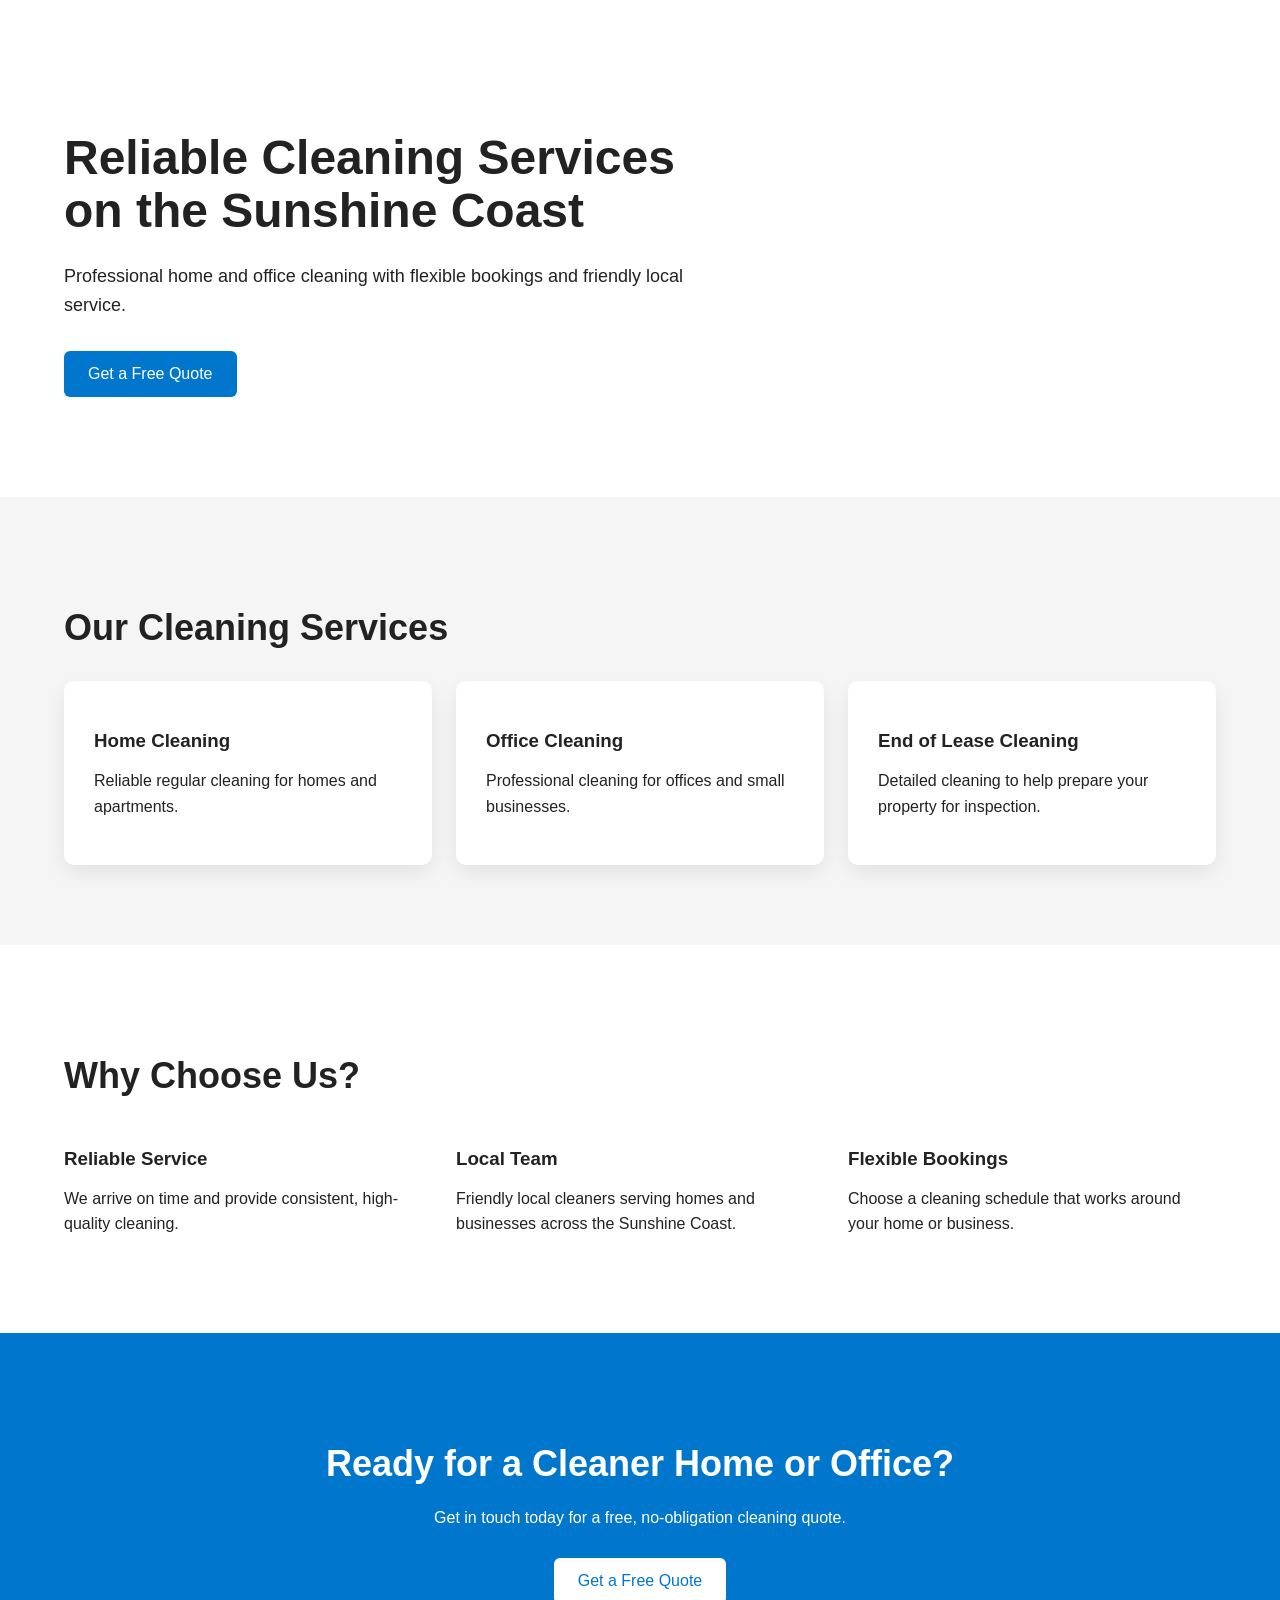
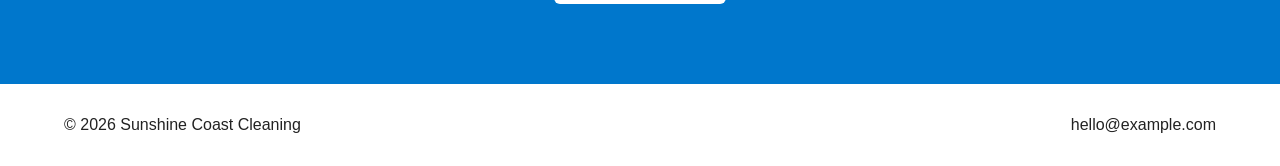
==== index.html @ 247c067f "Add SEO meta description" ====
<!DOCTYPE html>
<html lang="en">
  <head>
  <meta charset="UTF-8">
  <meta name="viewport" content="width=device-width, initial-scale=1.0">

  <meta
    name="description"
    content="Reliable home and office cleaning services on the Sunshine Coast with flexible bookings and friendly local service."
  >

  <title>Sunshine Coast Cleaning | Reliable Local Cleaning</title>

  <link rel="stylesheet" href="style.css">
</head>

  <body>
    <header class="hero">
      <div class="container">
        <div class="hero-content">
          <h1>Reliable Cleaning Services on the Sunshine Coast</h1>

          <p>
            Professional home and office cleaning with flexible bookings
            and friendly local service.
          </p>

          <a class="cta-button" href="mailto:hello@example.com">
            Get a Free Quote
          </a>
        </div>
      </div>
    </header>

    <main>
  <section class="services">
    <div class="container">
      <h2>Our Cleaning Services</h2>

      <div class="services-grid">
        <div class="service-card">
          <h3>Home Cleaning</h3>
          <p>Reliable regular cleaning for homes and apartments.</p>
        </div>

        <div class="service-card">
          <h3>Office Cleaning</h3>
          <p>Professional cleaning for offices and small businesses.</p>
        </div>

        <div class="service-card">
          <h3>End of Lease Cleaning</h3>
          <p>Detailed cleaning to help prepare your property for inspection.</p>
        </div>
      </div>
    </div>
  </section>
  <section class="why-us">
  <div class="container">
    <h2>Why Choose Us?</h2>

    <div class="why-us-grid">
      <div>
        <h3>Reliable Service</h3>
        <p>We arrive on time and provide consistent, high-quality cleaning.</p>
      </div>

      <div>
        <h3>Local Team</h3>
        <p>Friendly local cleaners serving homes and businesses across the Sunshine Coast.</p>
      </div>

      <div>
        <h3>Flexible Bookings</h3>
        <p>Choose a cleaning schedule that works around your home or business.</p>
      </div>
    </div>
  </div>
</section>
<section class="contact-cta">
  <div class="container">
    <div class="contact-cta-content">
      <h2>Ready for a Cleaner Home or Office?</h2>

      <p>
        Get in touch today for a free, no-obligation cleaning quote.
      </p>

      <a class="cta-button" href="mailto:hello@example.com">
        Get a Free Quote
      </a>
    </div>
  </div>
</section>
</main>

 <footer>
  <div class="container">
    <p>&copy; 2026 Sunshine Coast Cleaning</p>

    <p>
      <a href="mailto:hello@example.com">
        hello@example.com
      </a>
    </p>
  </div>
</footer>   
  </body>
</html>
---- style.css ----
* {
  box-sizing: border-box;
}

body {
  margin: 0;
  font-family: Arial, sans-serif;
  background-color: #f5f5f5;
  color: #222;
}

.container {
  max-width: 1200px;
  margin: 0 auto;
  padding: 0 24px;
}

.hero {
  background-color: white;
  padding: 100px 0;
}

.hero-content {
  max-width: 650px;
}

.hero h1 {
  font-size: 48px;
  line-height: 1.1;
  margin-bottom: 24px;
}

.hero p {
  font-size: 18px;
  line-height: 1.6;
  margin-bottom: 32px;
}

.cta-button {
  display: inline-block;
  background-color: #0077cc;
  color: white;
  padding: 14px 24px;
  border-radius: 6px;
  text-decoration: none;
  transition: background-color 0.2s ease, transform 0.2s ease;
}

.cta-button:hover {
  background-color: #005fa3;
  transform: translateY(-2px);
}

.contact-cta .cta-button:hover {
  background-color: #f2f2f2;
}

.services {
  padding: 80px 0;
}

.services h2 {
  font-size: 36px;
  margin-bottom: 32px;
}

.services-grid {
  display: flex;
  gap: 24px;
}

.service-card {
  flex: 1;
  background-color: white;
  padding: 30px;
  border-radius: 10px;
  box-shadow: 0 8px 20px rgba(0, 0, 0, 0.08);
}

.service-card h3 {
  margin-bottom: 12px;
}

.service-card p {
  line-height: 1.6;
}

.why-us {
  background-color: white;
  padding: 80px 0;
}

.why-us h2 {
  font-size: 36px;
  margin-bottom: 32px;
}

.why-us-grid {
  display: flex;
  gap: 24px;
}

.why-us-grid > div {
  flex: 1;
}

.why-us-grid h3 {
  margin-bottom: 12px;
}

.why-us-grid p {
  line-height: 1.6;
}

.contact-cta {
  background-color: #0077cc;
  padding: 80px 0;
  text-align: center;
}

.contact-cta-content {
  max-width: 700px;
  margin: 0 auto;
}

.contact-cta h2 {
  color: white;
  font-size: 36px;
  margin-bottom: 20px;
}

.contact-cta p {
  color: white;
  line-height: 1.6;
  margin-bottom: 28px;
}

.contact-cta .cta-button {
  background-color: white;
  color: #0077cc;
}

footer {
  padding: 32px 0;
  background-color: white;
}

footer .container {
  display: flex;
  justify-content: space-between;
  align-items: center;
}

footer p {
  margin: 0;
}

footer a {
  color: #222;
  text-decoration: none;
}

footer a:hover {
  text-decoration: underline;
}

@media (max-width: 768px) {
  .hero {
    padding: 60px 0;
  }

  .hero h1 {
    font-size: 36px;
  }

  .hero p {
    font-size: 16px;
  }

  .cta-button {
    width: 100%;
    text-align: center;
  }
  .services-grid {
  flex-direction: column;
}
.why-us-grid {
  flex-direction: column;
}
.contact-cta h2 {
  font-size: 30px;
}
footer .container {
  flex-direction: column;
  gap: 12px;
  text-align: center;
}
}
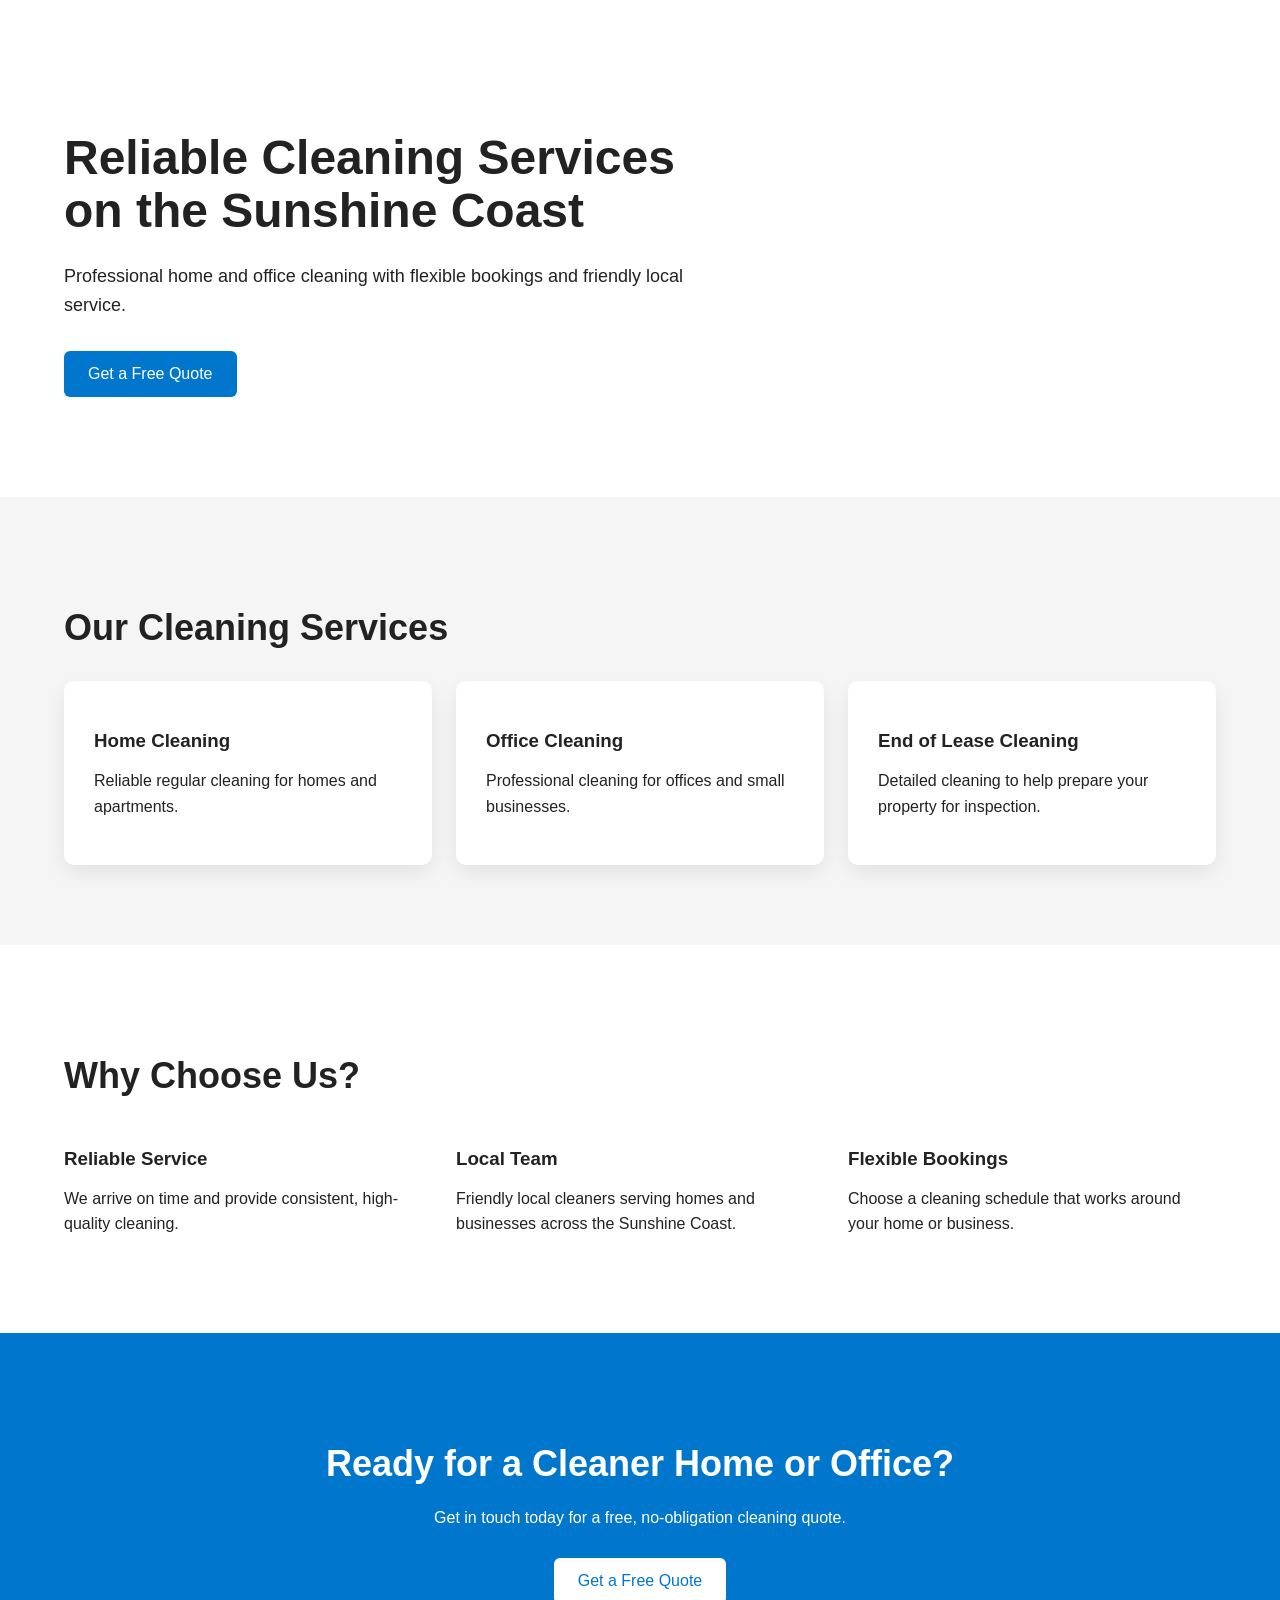
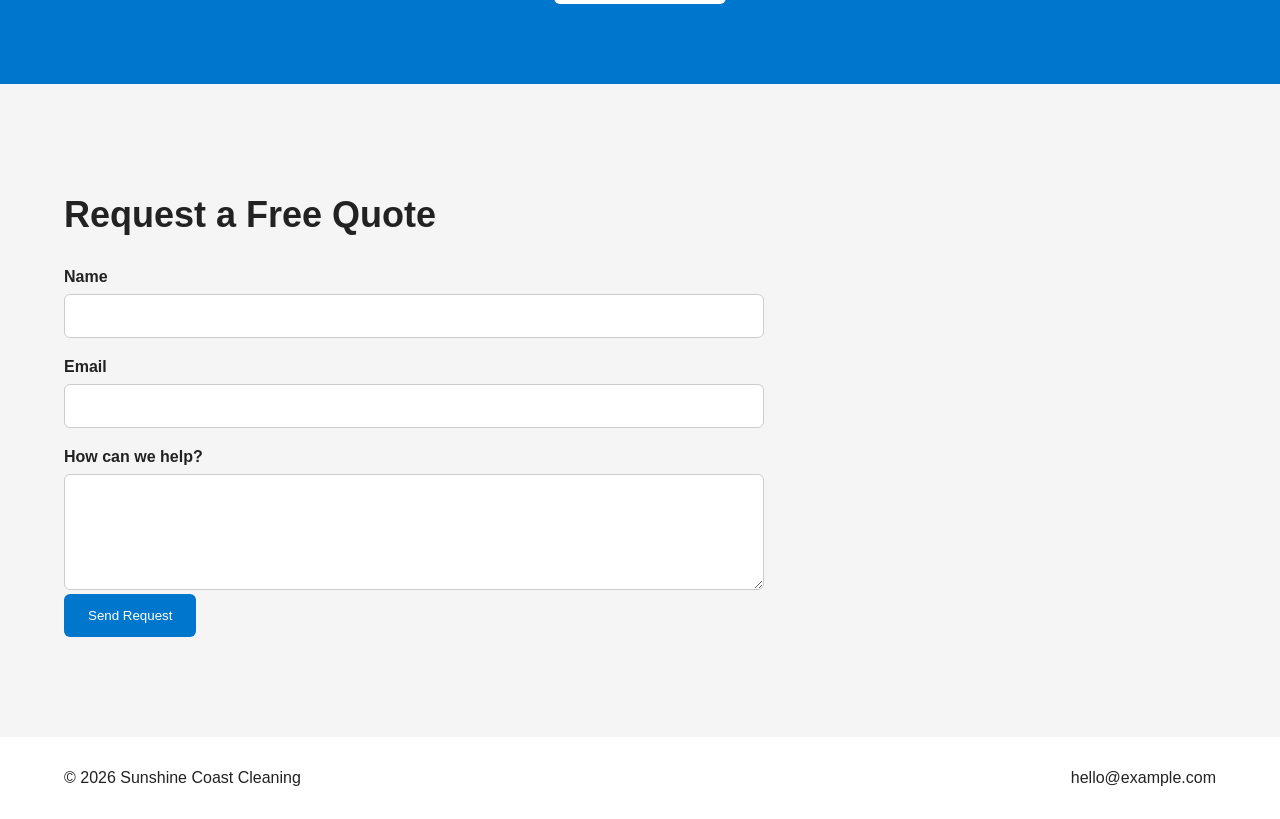
==== commit 1d54b579: "Connect contact form to Formspree" ====
--- a/index.html
+++ b/index.html
@@ -92,6 +92,29 @@
     </div>
   </div>
 </section>
+<section class="contact-form-section">
+  <div class="container">
+    <h2>Request a Free Quote</h2>
+
+    <form>
+      <div class="form-group">
+        <label for="name">Name</label>
+        <input type="text" id="name" name="name" required>
+      </div>
+
+      <div class="form-group">
+        <label for="email">Email</label>
+        <input type="email" id="email" name="email" required>
+      </div>
+
+      <div class="form-group">
+        <label for="message">How can we help?</label>
+        <textarea id="message" name="message" rows="5" required></textarea>
+
+      <button type="submit">Send Request</button>
+    <form action="https://formspree.io/f/mdeodkyo" method="POST">
+  </div>
+</section>
 </main>
 
  <footer>
--- a/style.css
+++ b/style.css
@@ -75,6 +75,12 @@
   padding: 30px;
   border-radius: 10px;
   box-shadow: 0 8px 20px rgba(0, 0, 0, 0.08);
+  transition: transform 0.2s ease, box-shadow 0.2s ease;
+}
+
+.service-card:hover {
+  transform: translateY(-4px);
+  box-shadow: 0 12px 28px rgba(0, 0, 0, 0.12);
 }
 
 .service-card h3 {
@@ -164,6 +170,54 @@
   text-decoration: underline;
 }
 
+.contact-form-section {
+  padding: 80px 0;
+  background-color: #f5f5f5;
+}
+
+.contact-form-section h2 {
+  font-size: 36px;
+  margin-bottom: 32px;
+}
+
+.contact-form-section form {
+  max-width: 700px;
+}
+
+.form-group {
+  margin-bottom: 20px;
+}
+
+.form-group label {
+  display: block;
+  margin-bottom: 8px;
+  font-weight: bold;
+}
+
+.form-group input,
+.form-group textarea {
+  width: 100%;
+  padding: 12px;
+  border: 1px solid #ccc;
+  border-radius: 6px;
+  font: inherit;
+}
+
+.contact-form-section button {
+  background-color: #0077cc;
+  color: white;
+  border: none;
+  padding: 14px 24px;
+  border-radius: 6px;
+  cursor: pointer;
+  transition: background-color 0.2s ease, transform 0.2s ease;
+}
+
+.contact-form-section button:hover {
+  background-color: #005fa3;
+  transform: translateY(-2px);
+}
+
 @media (max-width: 768px) {
   .hero {
     padding: 60px 0;
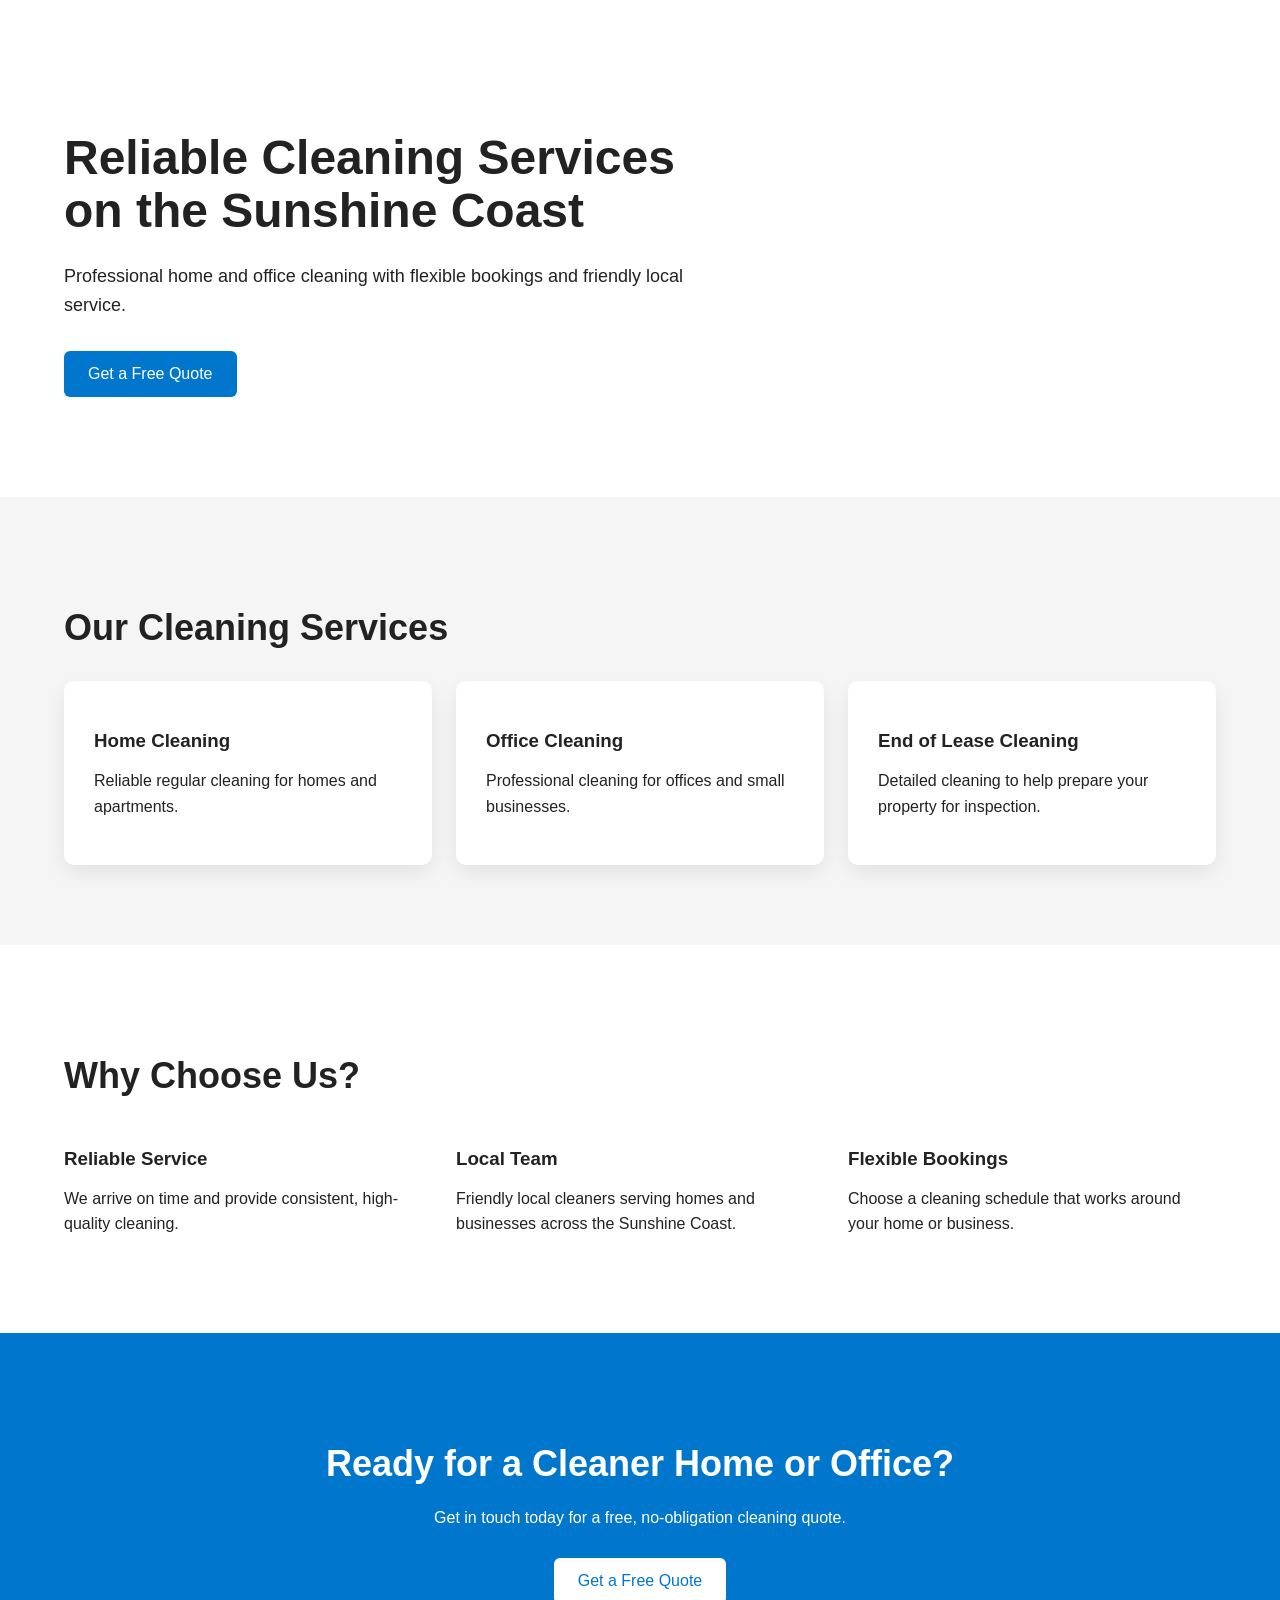
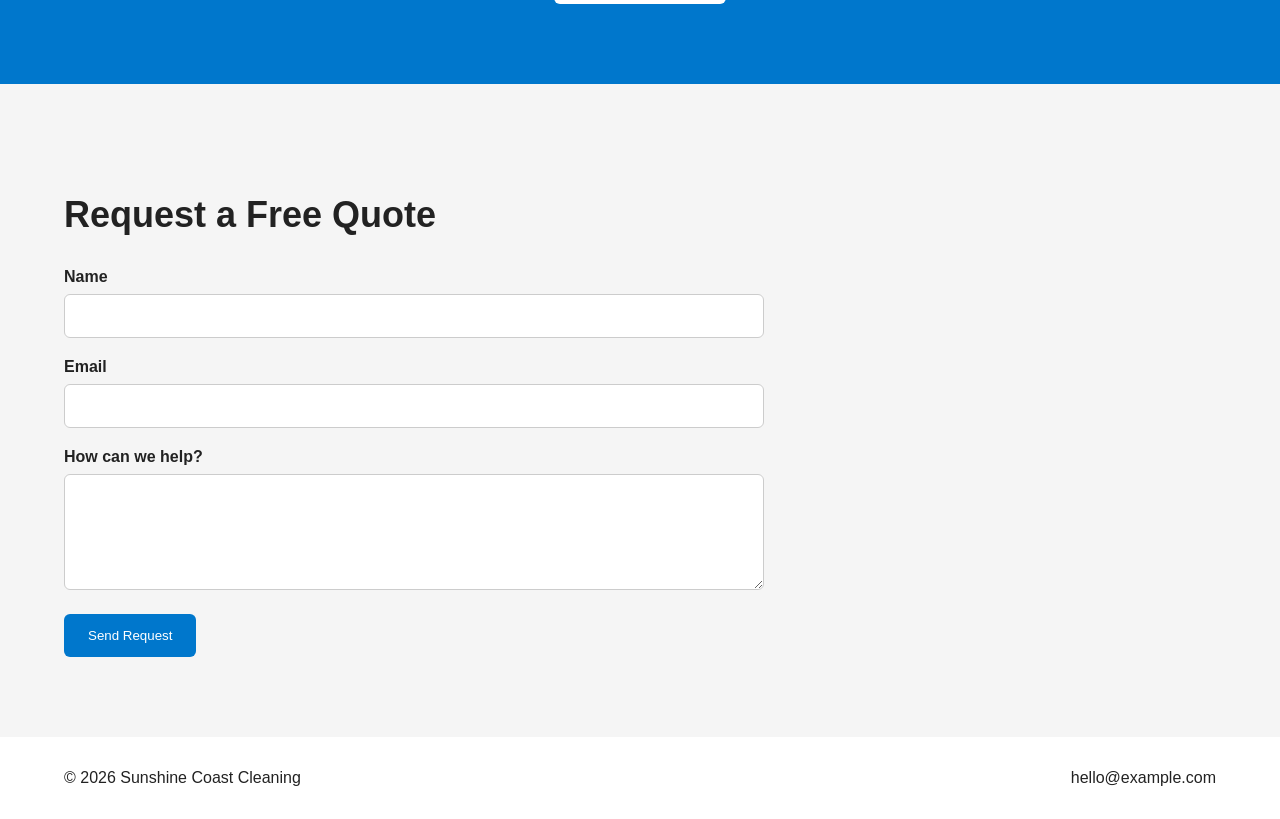
==== commit fd6e482d: "Fix Formspree form structure" ====
--- a/index.html
+++ b/index.html
@@ -96,7 +96,7 @@
   <div class="container">
     <h2>Request a Free Quote</h2>
 
-    <form>
+    <form action="https://formspree.io/f/mdeodkyo" method="POST">
       <div class="form-group">
         <label for="name">Name</label>
         <input type="text" id="name" name="name" required>
@@ -110,9 +110,10 @@
       <div class="form-group">
         <label for="message">How can we help?</label>
         <textarea id="message" name="message" rows="5" required></textarea>
+      </div>
 
       <button type="submit">Send Request</button>
-    <form action="https://formspree.io/f/mdeodkyo" method="POST">
+    </form>
   </div>
 </section>
 </main>
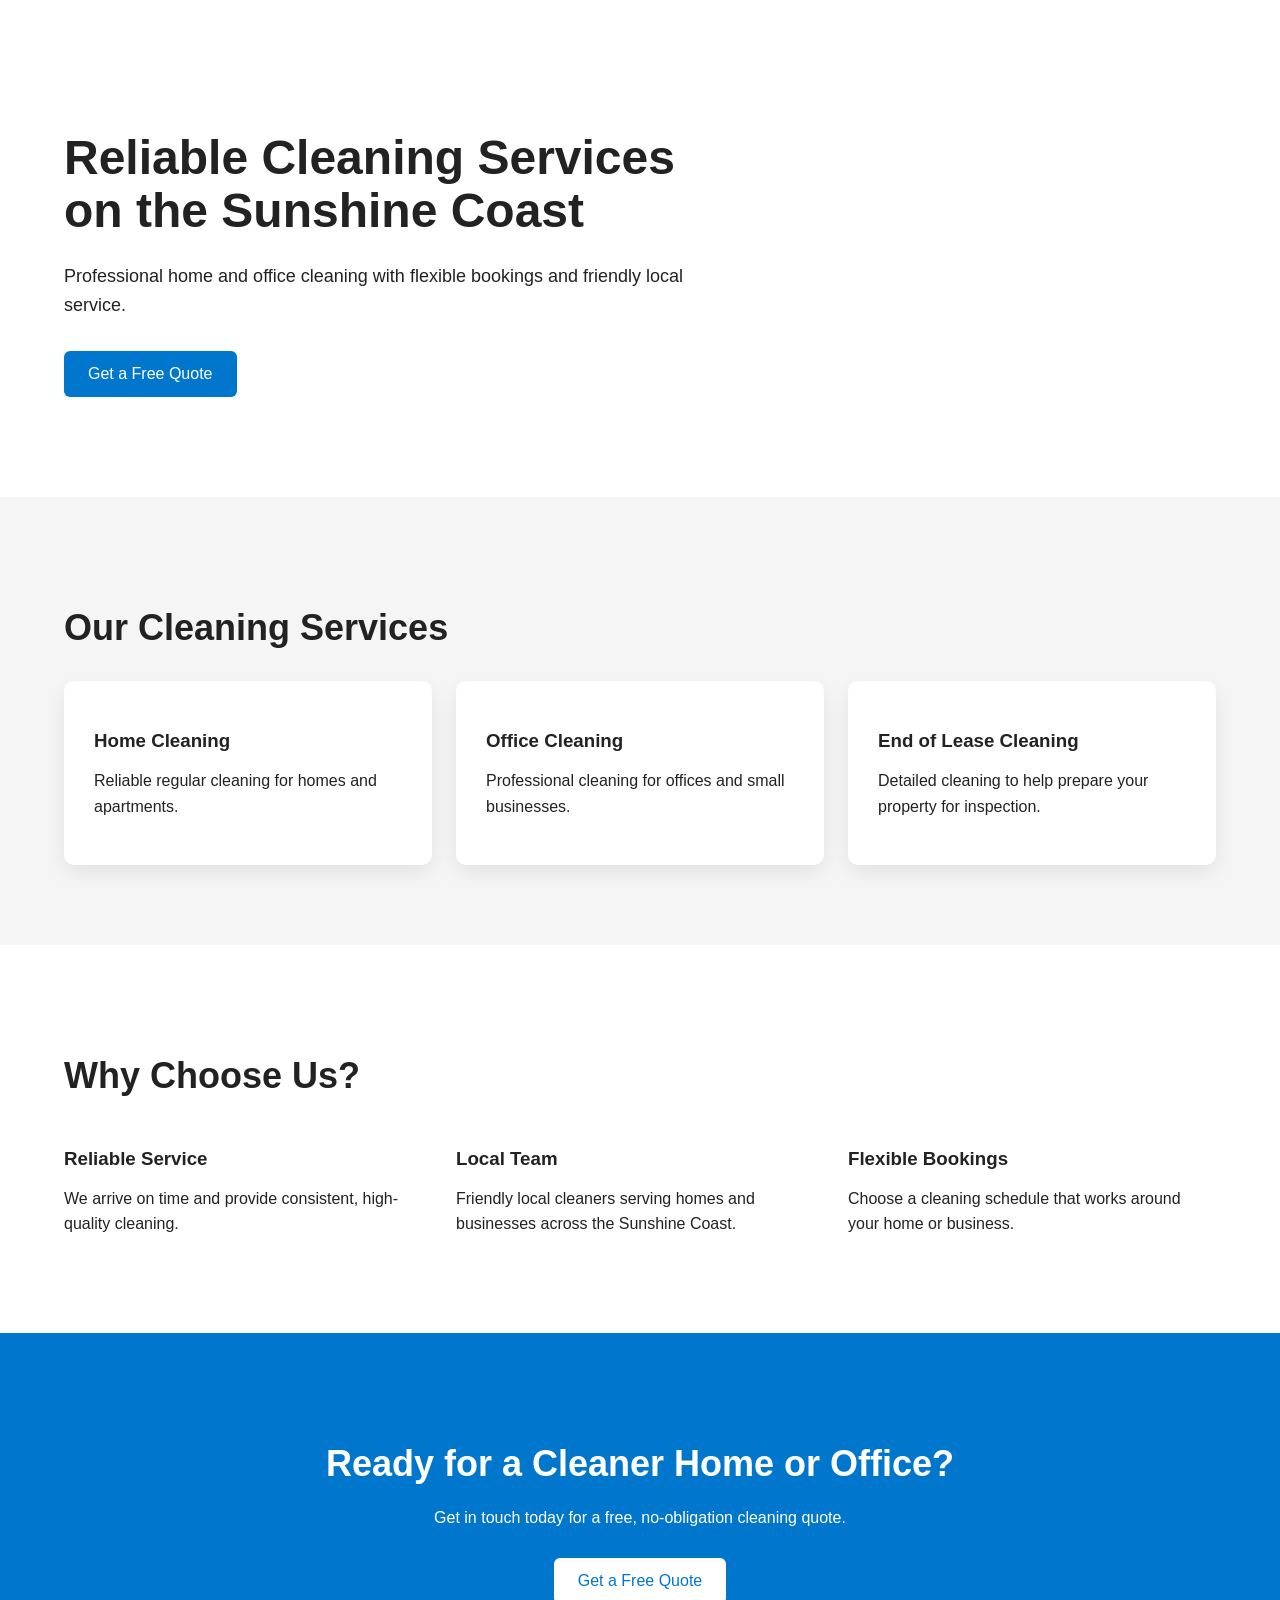
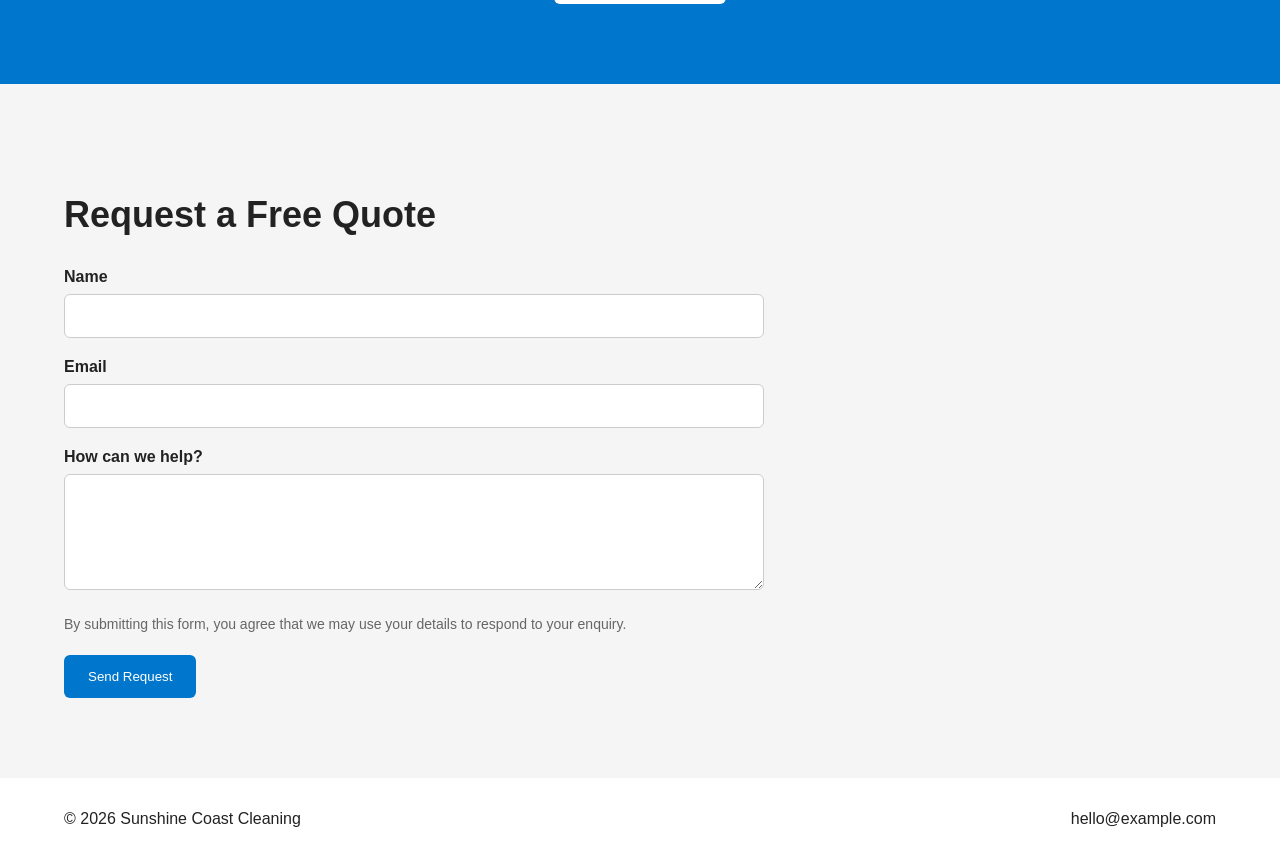
==== commit c14e9392: "Add form privacy notice" ====
--- a/index.html
+++ b/index.html
@@ -112,6 +112,11 @@
         <textarea id="message" name="message" rows="5" required></textarea>
       </div>
 
+      <p class="privacy-note">
+  By submitting this form, you agree that we may use your details
+  to respond to your enquiry.
+</p>
+
       <button type="submit">Send Request</button>
     </form>
   </div>
--- a/style.css
+++ b/style.css
@@ -218,6 +218,29 @@
   transform: translateY(-2px);
 }
 
+.thank-you-page {
+  min-height: 100vh;
+  display: flex;
+  align-items: center;
+  text-align: center;
+  background-color: #f5f5f5;
+}
+
+.thank-you-page .container {
+  max-width: 700px;
+}
+
+.thank-you-page h1 {
+  font-size: 48px;
+  margin-bottom: 20px;
+}
+
+.thank-you-page p {
+  font-size: 18px;
+  line-height: 1.6;
+  margin-bottom: 32px;
+}
+
 @media (max-width: 768px) {
   .hero {
     padding: 60px 0;
@@ -249,4 +272,11 @@
   gap: 12px;
   text-align: center;
 }
+}
+
+.privacy-note {
+  font-size: 14px;
+  line-height: 1.5;
+  color: #666;
+  margin-bottom: 20px;
 }
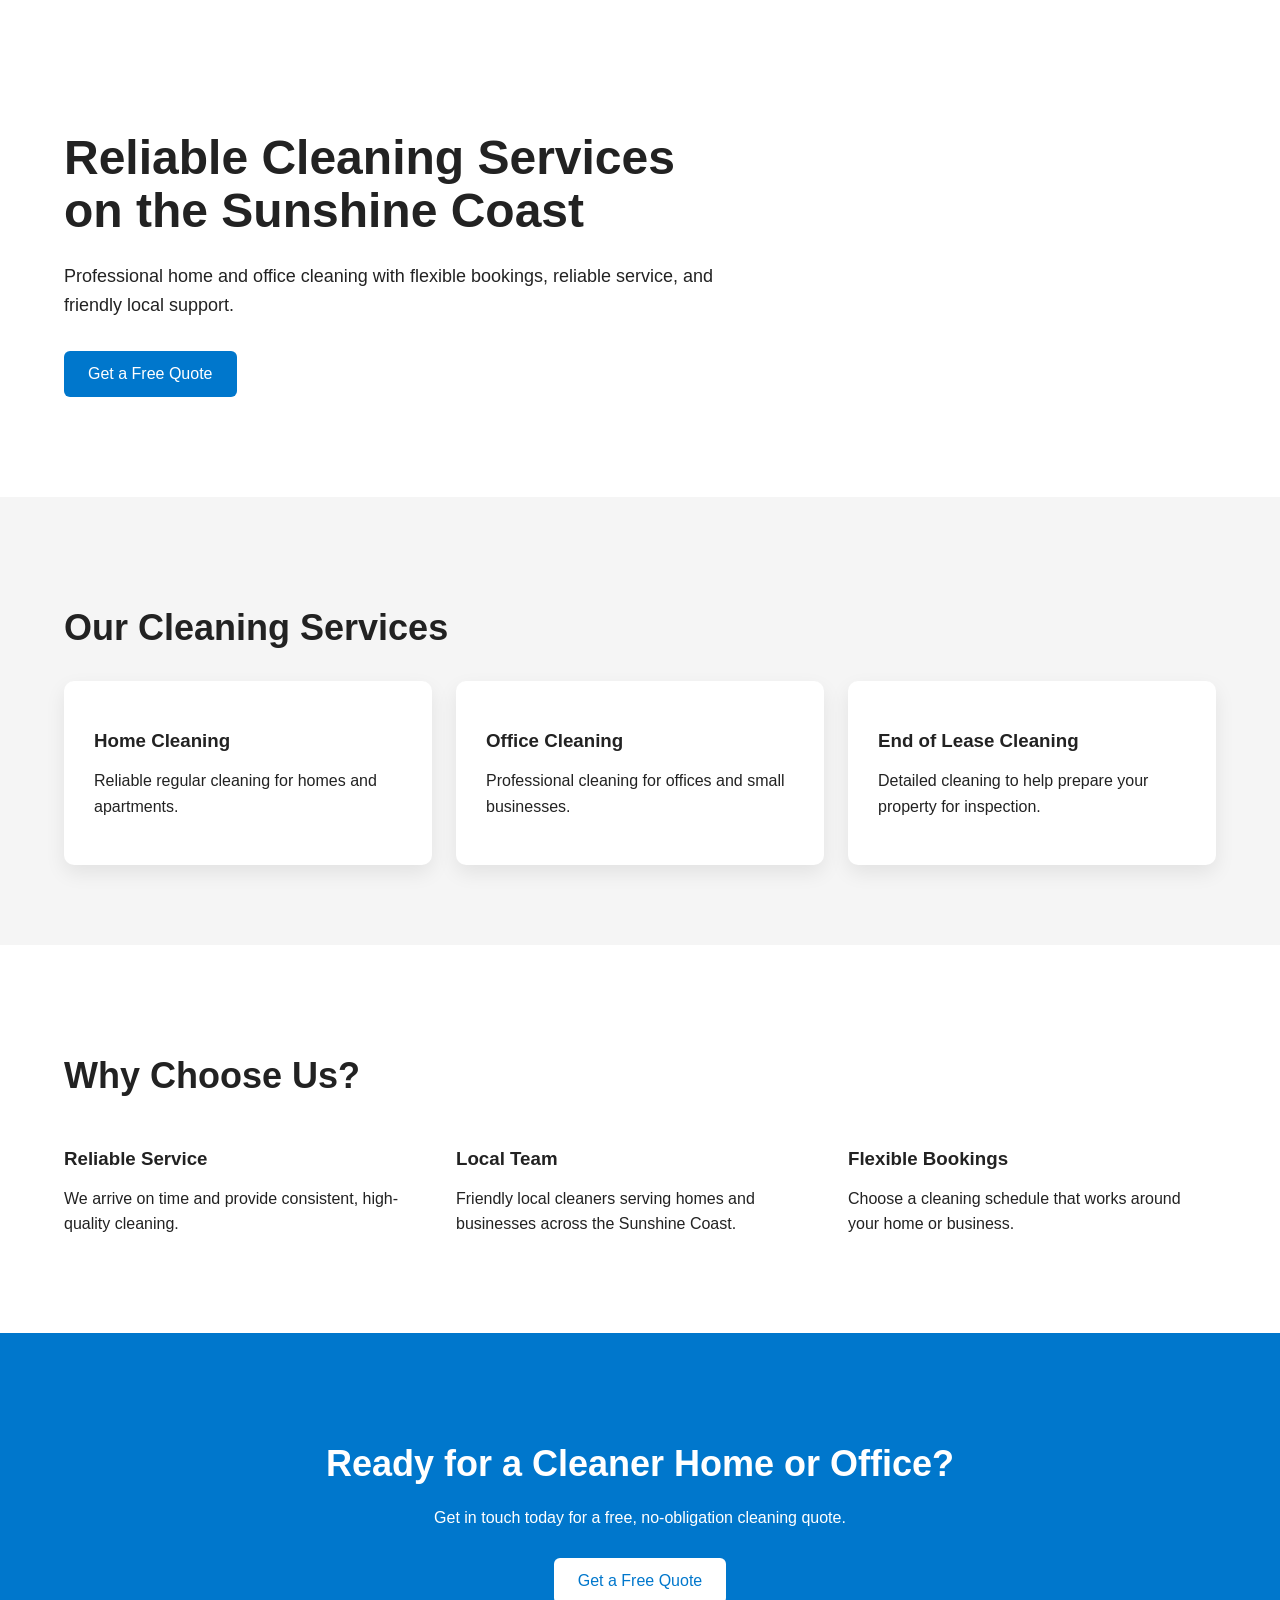
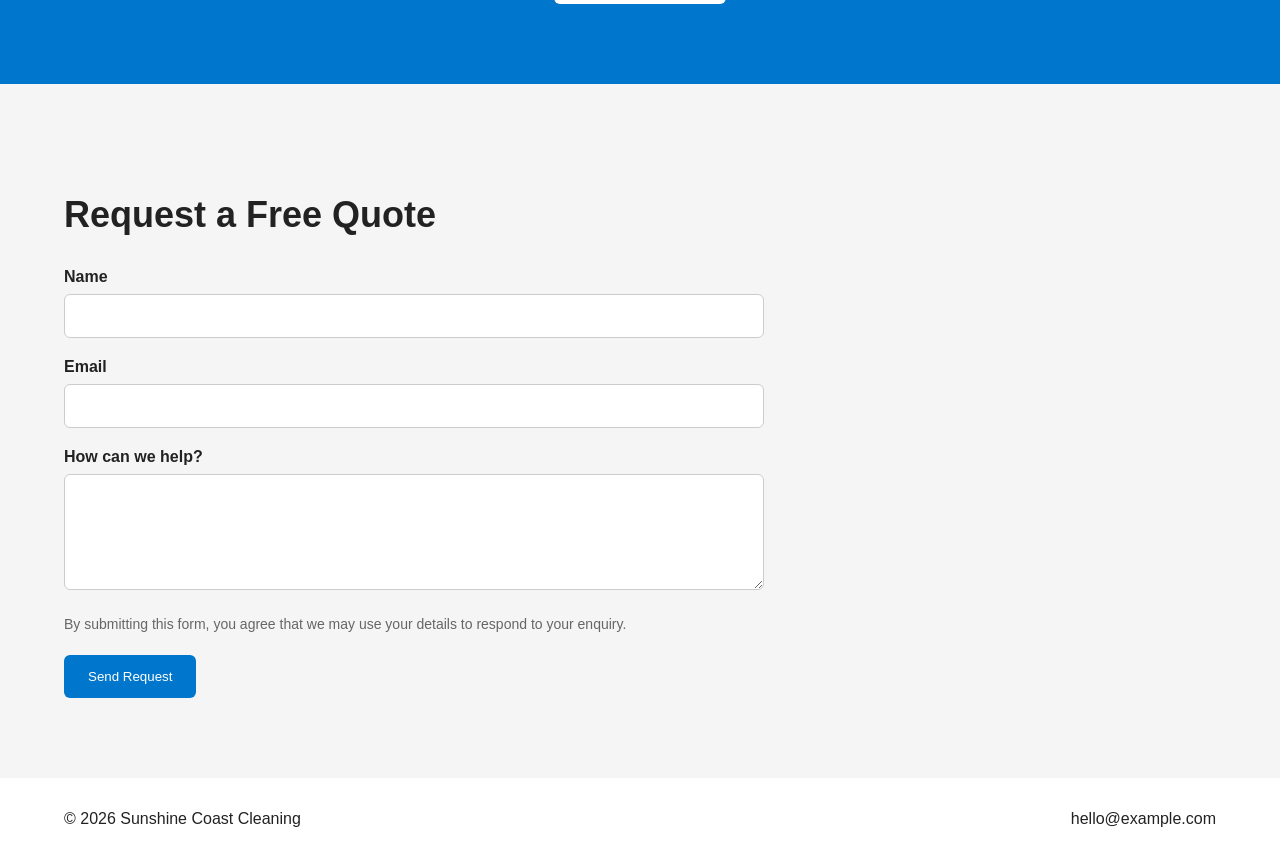
==== commit e94eefa1: "Update hero service description" ====
--- a/index.html
+++ b/index.html
@@ -21,13 +21,13 @@
           <h1>Reliable Cleaning Services on the Sunshine Coast</h1>
 
           <p>
-            Professional home and office cleaning with flexible bookings
-            and friendly local service.
-          </p>
+  Professional home and office cleaning with flexible bookings,
+  reliable service, and friendly local support.
+</p>
 
-          <a class="cta-button" href="mailto:hello@example.com">
-            Get a Free Quote
-          </a>
+          <a class="cta-button" href="#contact">
+  Get a Free Quote
+</a>
         </div>
       </div>
     </header>
@@ -86,25 +86,37 @@
         Get in touch today for a free, no-obligation cleaning quote.
       </p>
 
-      <a class="cta-button" href="mailto:hello@example.com">
-        Get a Free Quote
-      </a>
+      <a class="cta-button" href="#contact">
+  Get a Free Quote
+</a>
     </div>
   </div>
 </section>
-<section class="contact-form-section">
+<section class="contact-form-section" id="contact">
   <div class="container">
     <h2>Request a Free Quote</h2>
 
     <form action="https://formspree.io/f/mdeodkyo" method="POST">
       <div class="form-group">
         <label for="name">Name</label>
-        <input type="text" id="name" name="name" required>
+<input
+  type="text"
+  id="name"
+  name="name"
+  autocomplete="name"
+  required
+>
       </div>
 
       <div class="form-group">
-        <label for="email">Email</label>
-        <input type="email" id="email" name="email" required>
+       <label for="email">Email</label>
+<input
+  type="email"
+  id="email"
+  name="email"
+  autocomplete="email"
+  required
+>
       </div>
 
       <div class="form-group">
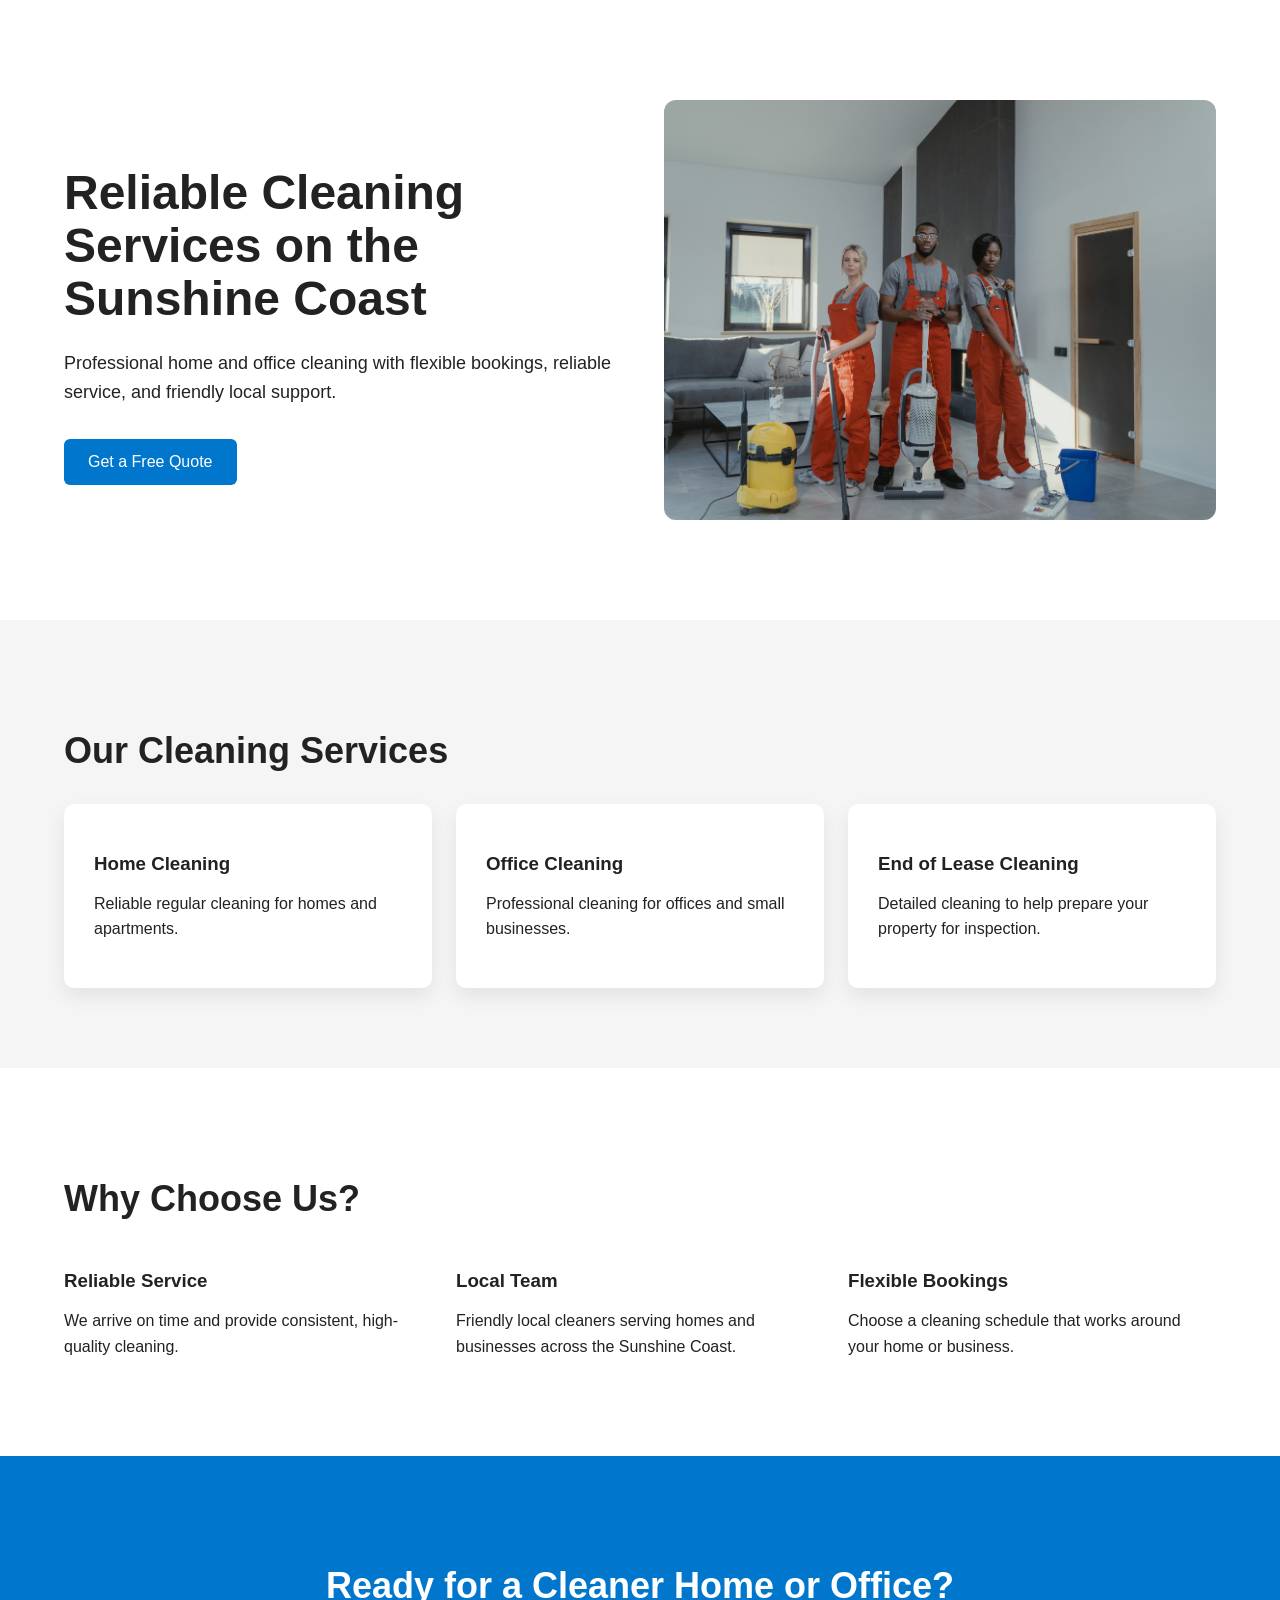
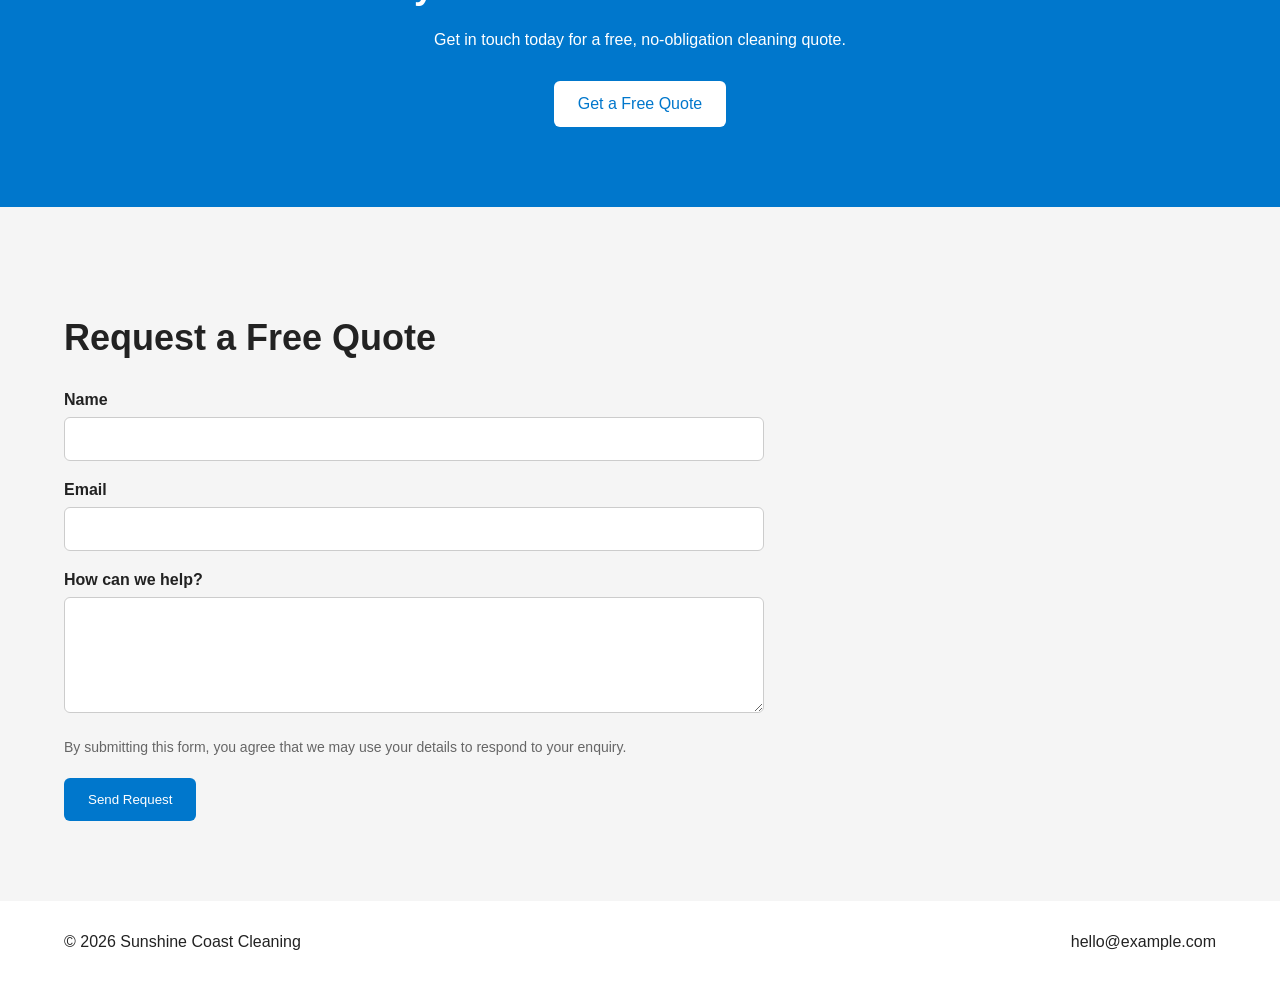
==== commit bf4a97db: "Add hero image to cleaning demo" ====
--- a/index.html
+++ b/index.html
@@ -15,22 +15,31 @@
 </head>
 
   <body>
-    <header class="hero">
-      <div class="container">
-        <div class="hero-content">
-          <h1>Reliable Cleaning Services on the Sunshine Coast</h1>
+ <header class="hero">
+  <div class="container hero-container">
 
-          <p>
-  Professional home and office cleaning with flexible bookings,
-  reliable service, and friendly local support.
-</p>
+    <div class="hero-content">
+      <h1>Reliable Cleaning Services on the Sunshine Coast</h1>
 
-          <a class="cta-button" href="#contact">
-  Get a Free Quote
-</a>
-        </div>
-      </div>
-    </header>
+      <p>
+        Professional home and office cleaning with flexible bookings,
+        reliable service, and friendly local support.
+      </p>
+
+      <a class="cta-button" href="#contact">
+        Get a Free Quote
+      </a>
+    </div>
+
+    <div class="hero-image">
+      <img
+        src="images/cleaning-hero.jpg"
+        alt="Professional cleaning team with cleaning equipment"
+      >
+    </div>
+
+  </div>
+</header>
 
     <main>
   <section class="services">
--- a/style.css
+++ b/style.css
@@ -34,6 +34,25 @@
   font-size: 18px;
   line-height: 1.6;
   margin-bottom: 32px;
+}
+
+.hero-container {
+  display: grid;
+  grid-template-columns: 1fr 1fr;
+  align-items: center;
+  gap: 48px;
+}
+
+.hero-content {
+  max-width: 620px;
+}
+
+.hero-image img {
+  display: block;
+  width: 100%;
+  height: 420px;
+  object-fit: cover;
+  border-radius: 12px;
 }
 
 .cta-button {
@@ -272,6 +291,15 @@
   gap: 12px;
   text-align: center;
 }
+
+  .hero-container {
+    grid-template-columns: 1fr;
+    gap: 32px;
+  }
+
+  .hero-image img {
+    height: 280px;
+  }
 }
 
 .privacy-note {
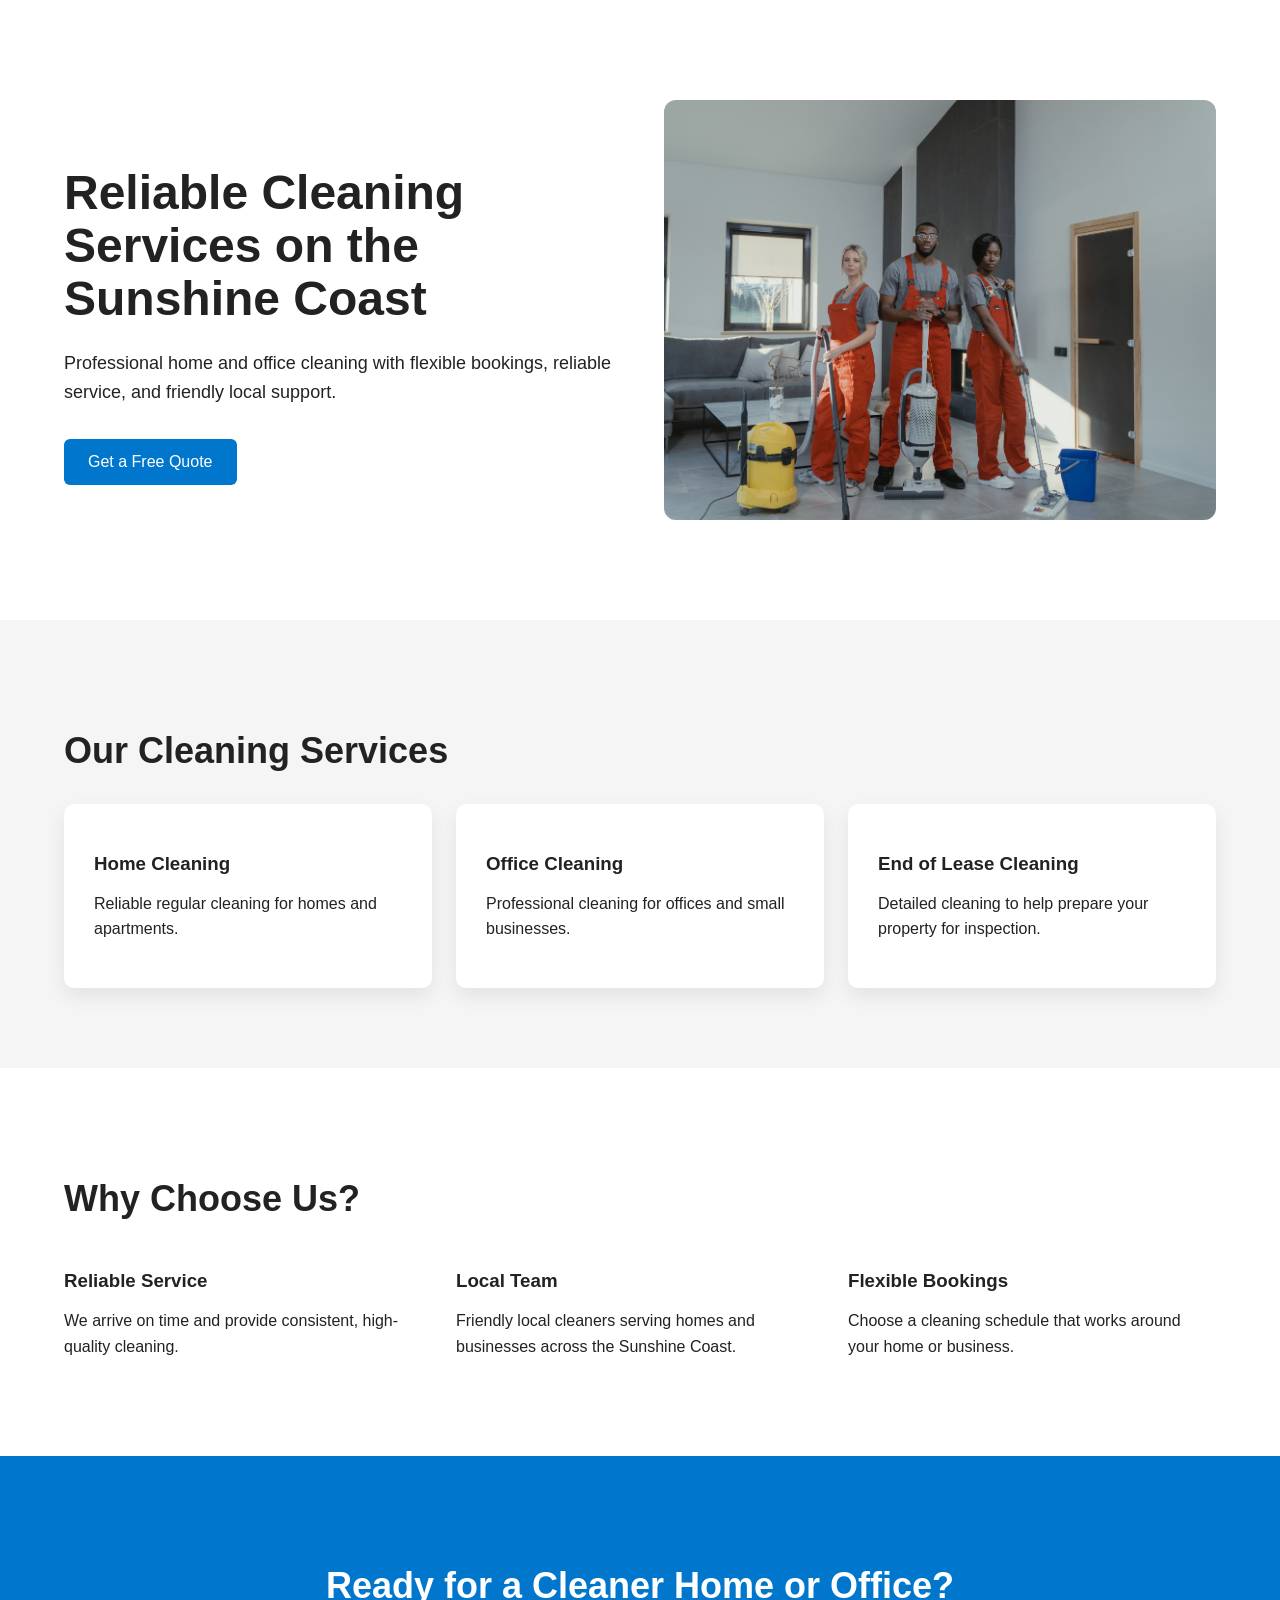
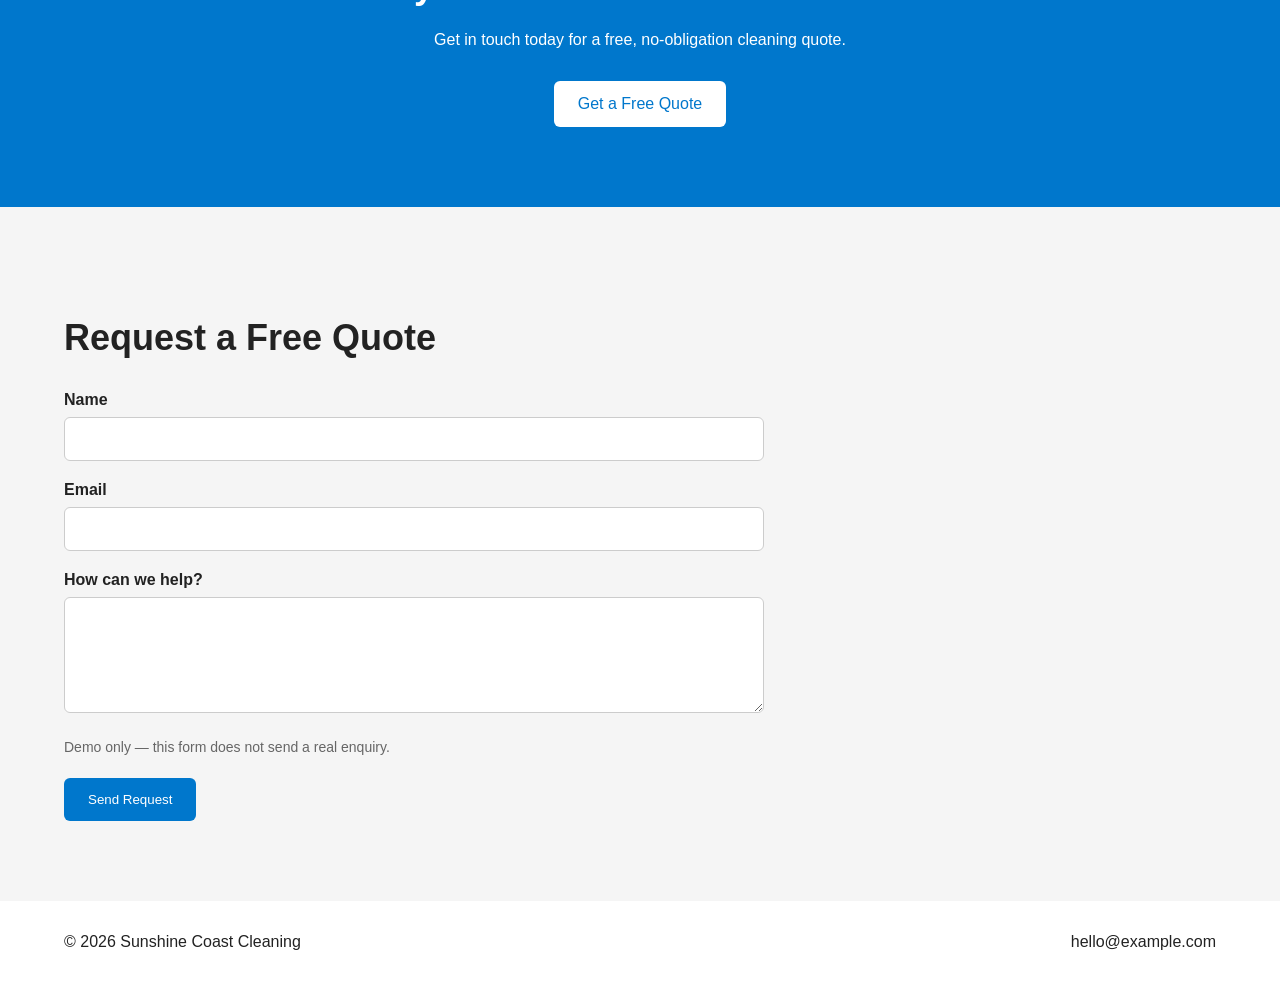
==== commit d4383406: "Update index.html" ====
--- a/index.html
+++ b/index.html
@@ -105,7 +105,7 @@
   <div class="container">
     <h2>Request a Free Quote</h2>
 
-    <form action="https://formspree.io/f/mdeodkyo" method="POST">
+    <form>
       <div class="form-group">
         <label for="name">Name</label>
 <input
@@ -134,11 +134,12 @@
       </div>
 
       <p class="privacy-note">
-  By submitting this form, you agree that we may use your details
-  to respond to your enquiry.
+  Demo only — this form does not send a real enquiry.
 </p>
 
-      <button type="submit">Send Request</button>
+<button type="button">
+  Send Request
+</button>
     </form>
   </div>
 </section>
--- a/style.css
+++ b/style.css
@@ -237,6 +237,12 @@
   transform: translateY(-2px);
 }
 
+.demo-note {
+  margin-top: 12px;
+  font-size: 14px;
+  color: #64748b;
+}
+
 .thank-you-page {
   min-height: 100vh;
   display: flex;
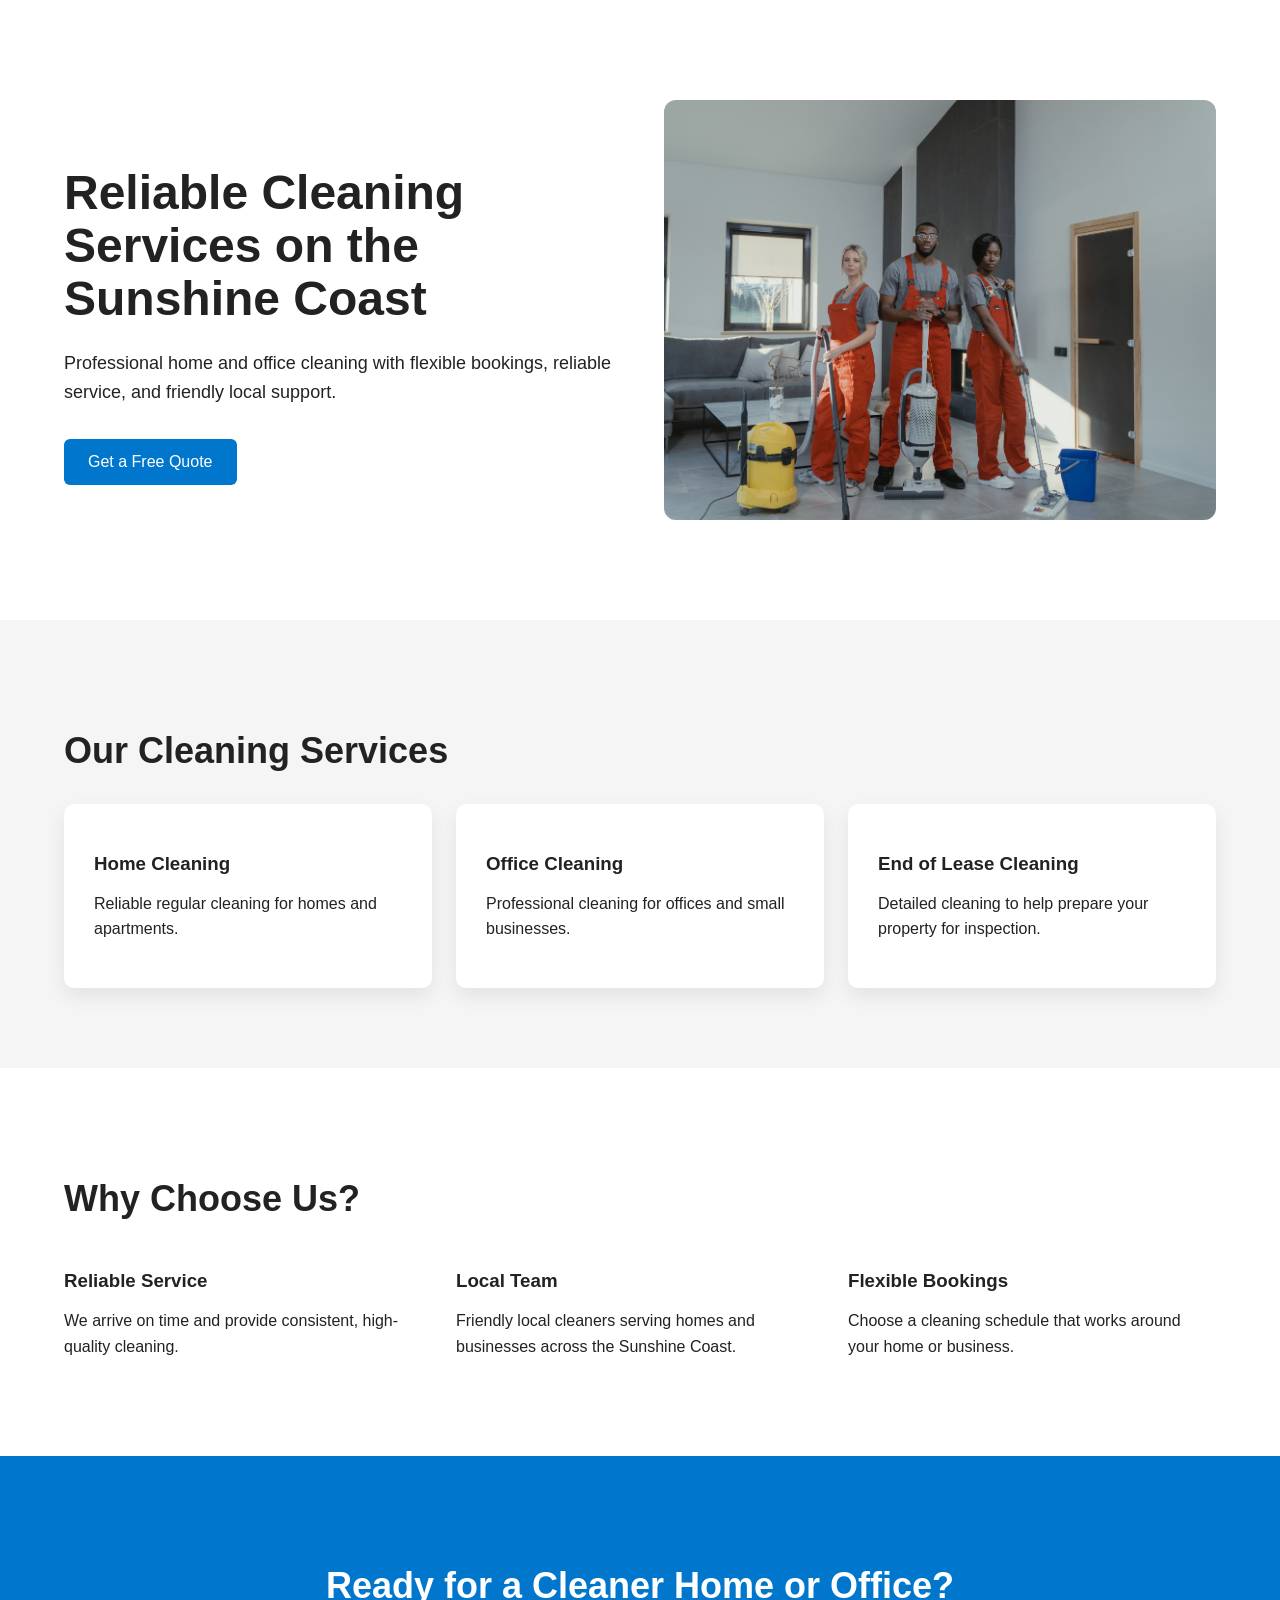
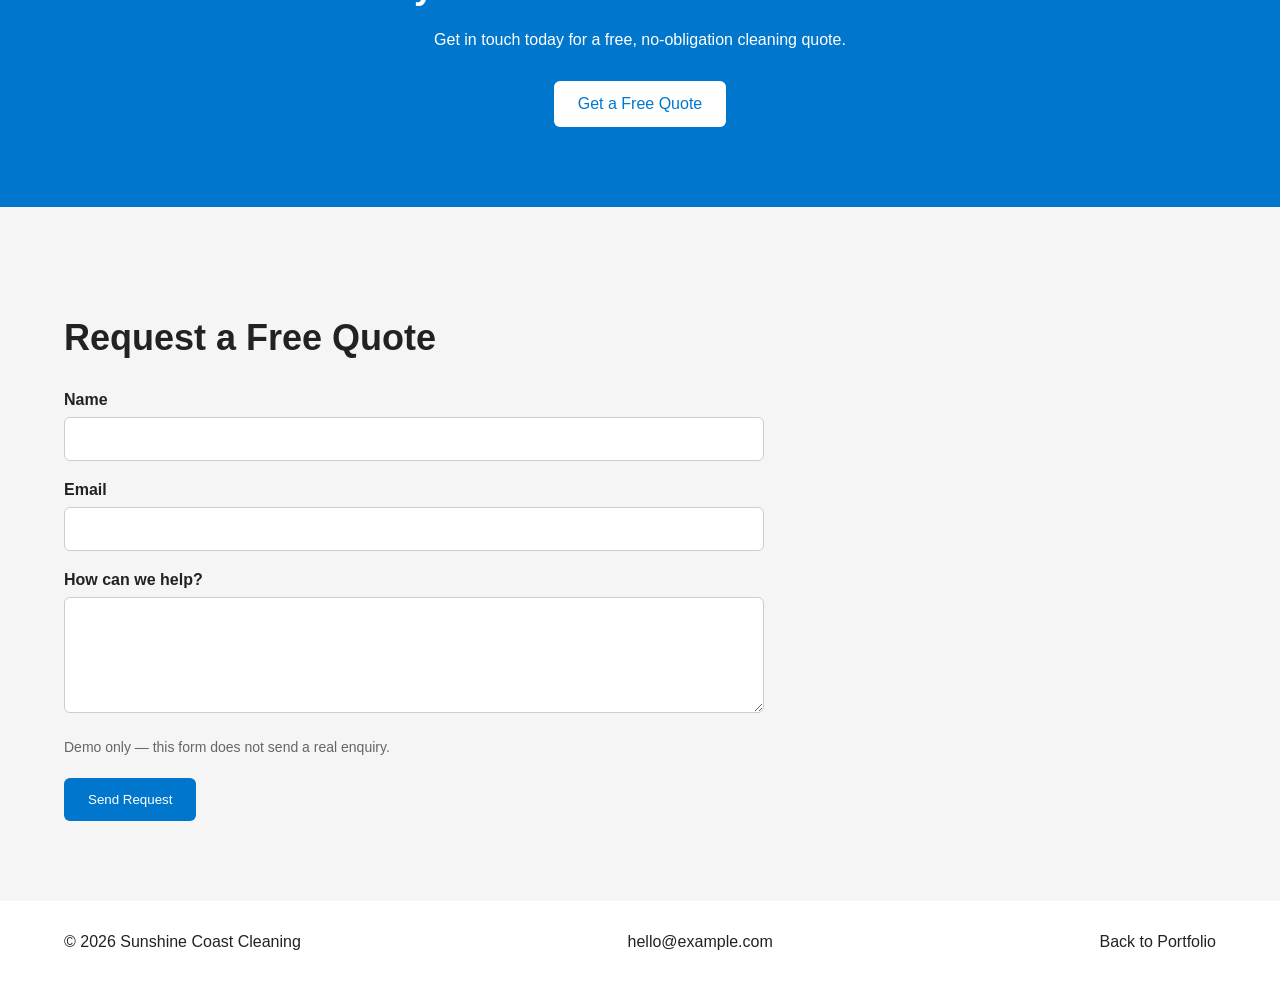
==== commit 2ae1e2e4: "Add language-aware portfolio return link" ====
--- a/index.html
+++ b/index.html
@@ -154,7 +154,28 @@
         hello@example.com
       </a>
     </p>
+    
+    <a id="portfolio-link" href="https://taichiueno.com.au/#work">
+      Back to Portfolio
+     </a>
+    
   </div>
 </footer>   
+
+
+<script>
+  const params = new URLSearchParams(window.location.search);
+  const language = params.get("lang");
+  const portfolioLink = document.getElementById("portfolio-link");
+
+  if (language === "ja") {
+    portfolioLink.href = "https://taichiueno.com.au/ja/#work";
+    portfolioLink.textContent = "制作例に戻る";
+  } else {
+    portfolioLink.href = "https://taichiueno.com.au/#work";
+    portfolioLink.textContent = "Back to Portfolio";
+  }
+</script>
+
   </body>
 </html>
--- a/style.css
+++ b/style.css
@@ -15,25 +15,12 @@
   padding: 0 24px;
 }
 
+
+/* Hero */
+
 .hero {
-  background-color: white;
   padding: 100px 0;
-}
-
-.hero-content {
-  max-width: 650px;
-}
-
-.hero h1 {
-  font-size: 48px;
-  line-height: 1.1;
-  margin-bottom: 24px;
-}
-
-.hero p {
-  font-size: 18px;
-  line-height: 1.6;
-  margin-bottom: 32px;
+  background-color: #ffffff;
 }
 
 .hero-container {
@@ -45,6 +32,18 @@
 
 .hero-content {
   max-width: 620px;
+}
+
+.hero h1 {
+  margin-bottom: 24px;
+  font-size: 48px;
+  line-height: 1.1;
+}
+
+.hero p {
+  margin-bottom: 32px;
+  font-size: 18px;
+  line-height: 1.6;
 }
 
 .hero-image img {
@@ -55,11 +54,14 @@
   border-radius: 12px;
 }
 
+
+/* Buttons */
+
 .cta-button {
   display: inline-block;
+  padding: 14px 24px;
   background-color: #0077cc;
-  color: white;
-  padding: 14px 24px;
+  color: #ffffff;
   border-radius: 6px;
   text-decoration: none;
   transition: background-color 0.2s ease, transform 0.2s ease;
@@ -70,17 +72,16 @@
   transform: translateY(-2px);
 }
 
-.contact-cta .cta-button:hover {
-  background-color: #f2f2f2;
-}
+
+/* Services */
 
 .services {
   padding: 80px 0;
 }
 
 .services h2 {
+  margin-bottom: 32px;
   font-size: 36px;
-  margin-bottom: 32px;
 }
 
 .services-grid {
@@ -90,8 +91,8 @@
 
 .service-card {
   flex: 1;
-  background-color: white;
   padding: 30px;
+  background-color: #ffffff;
   border-radius: 10px;
   box-shadow: 0 8px 20px rgba(0, 0, 0, 0.08);
   transition: transform 0.2s ease, box-shadow 0.2s ease;
@@ -110,14 +111,17 @@
   line-height: 1.6;
 }
 
+
+/* Why Us */
+
 .why-us {
-  background-color: white;
   padding: 80px 0;
+  background-color: #ffffff;
 }
 
 .why-us h2 {
+  margin-bottom: 32px;
   font-size: 36px;
-  margin-bottom: 32px;
 }
 
 .why-us-grid {
@@ -137,9 +141,12 @@
   line-height: 1.6;
 }
 
+
+/* Contact CTA */
+
 .contact-cta {
+  padding: 80px 0;
   background-color: #0077cc;
-  padding: 80px 0;
   text-align: center;
 }
 
@@ -149,45 +156,28 @@
 }
 
 .contact-cta h2 {
-  color: white;
+  margin-bottom: 20px;
   font-size: 36px;
-  margin-bottom: 20px;
+  color: #ffffff;
 }
 
 .contact-cta p {
-  color: white;
-  line-height: 1.6;
   margin-bottom: 28px;
+  color: #ffffff;
+  line-height: 1.6;
 }
 
 .contact-cta .cta-button {
-  background-color: white;
+  background-color: #ffffff;
   color: #0077cc;
 }
 
-footer {
-  padding: 32px 0;
-  background-color: white;
-}
-
-footer .container {
-  display: flex;
-  justify-content: space-between;
-  align-items: center;
-}
-
-footer p {
-  margin: 0;
-}
-
-footer a {
-  color: #222;
-  text-decoration: none;
-}
-
-footer a:hover {
-  text-decoration: underline;
-}
+.contact-cta .cta-button:hover {
+  background-color: #f2f2f2;
+}
+
+
+/* Contact Form */
 
 .contact-form-section {
   padding: 80px 0;
@@ -195,8 +185,8 @@
 }
 
 .contact-form-section h2 {
+  margin-bottom: 32px;
   font-size: 36px;
-  margin-bottom: 32px;
 }
 
 .contact-form-section form {
@@ -223,10 +213,10 @@
 }
 
 .contact-form-section button {
+  padding: 14px 24px;
   background-color: #0077cc;
-  color: white;
+  color: #ffffff;
   border: none;
-  padding: 14px 24px;
   border-radius: 6px;
   cursor: pointer;
   transition: background-color 0.2s ease, transform 0.2s ease;
@@ -243,12 +233,42 @@
   color: #64748b;
 }
 
+
+/* Footer */
+
+footer {
+  padding: 32px 0;
+  background-color: #ffffff;
+}
+
+footer .container {
+  display: flex;
+  align-items: center;
+  justify-content: space-between;
+}
+
+footer p {
+  margin: 0;
+}
+
+footer a {
+  color: #222;
+  text-decoration: none;
+}
+
+footer a:hover {
+  text-decoration: underline;
+}
+
+
+/* Thank You Page */
+
 .thank-you-page {
   min-height: 100vh;
   display: flex;
   align-items: center;
+  background-color: #f5f5f5;
   text-align: center;
-  background-color: #f5f5f5;
 }
 
 .thank-you-page .container {
@@ -256,61 +276,89 @@
 }
 
 .thank-you-page h1 {
+  margin-bottom: 20px;
   font-size: 48px;
+}
+
+.thank-you-page p {
+  margin-bottom: 32px;
+  font-size: 18px;
+  line-height: 1.6;
+}
+
+
+/* Privacy */
+
+.privacy-note {
   margin-bottom: 20px;
-}
-
-.thank-you-page p {
-  font-size: 18px;
-  line-height: 1.6;
-  margin-bottom: 32px;
-}
+  font-size: 14px;
+  line-height: 1.5;
+  color: #666;
+}
+
+
+/* Tablet */
+
+@media (min-width: 769px) and (max-width: 1024px) {
+  .hero {
+    padding: 72px 0;
+  }
+
+  .hero-container {
+    grid-template-columns: 1fr 1fr;
+    gap: 32px;
+  }
+
+  .hero h1 {
+    font-size: 36px;
+  }
+}
+
+
+/* Mobile */
 
 @media (max-width: 768px) {
   .hero {
     padding: 60px 0;
   }
 
+  .hero-container {
+    grid-template-columns: 1fr;
+    gap: 32px;
+  }
+
   .hero h1 {
     font-size: 36px;
   }
 
   .hero p {
     font-size: 16px;
+  }
+
+  .hero-image img {
+    height: 280px;
   }
 
   .cta-button {
     width: 100%;
     text-align: center;
   }
+
   .services-grid {
-  flex-direction: column;
-}
-.why-us-grid {
-  flex-direction: column;
-}
-.contact-cta h2 {
-  font-size: 30px;
-}
-footer .container {
-  flex-direction: column;
-  gap: 12px;
-  text-align: center;
-}
-
-  .hero-container {
-    grid-template-columns: 1fr;
-    gap: 32px;
-  }
-
-  .hero-image img {
-    height: 280px;
-  }
-}
-
-.privacy-note {
-  font-size: 14px;
-  line-height: 1.5;
-  color: #666;
-  margin-bottom: 20px;
+    flex-direction: column;
+  }
+
+  .why-us-grid {
+    flex-direction: column;
+  }
+
+  .contact-cta h2 {
+    font-size: 30px;
+  }
+
+  footer .container {
+    flex-direction: column;
+    gap: 12px;
+    text-align: center;
+  }
 }
